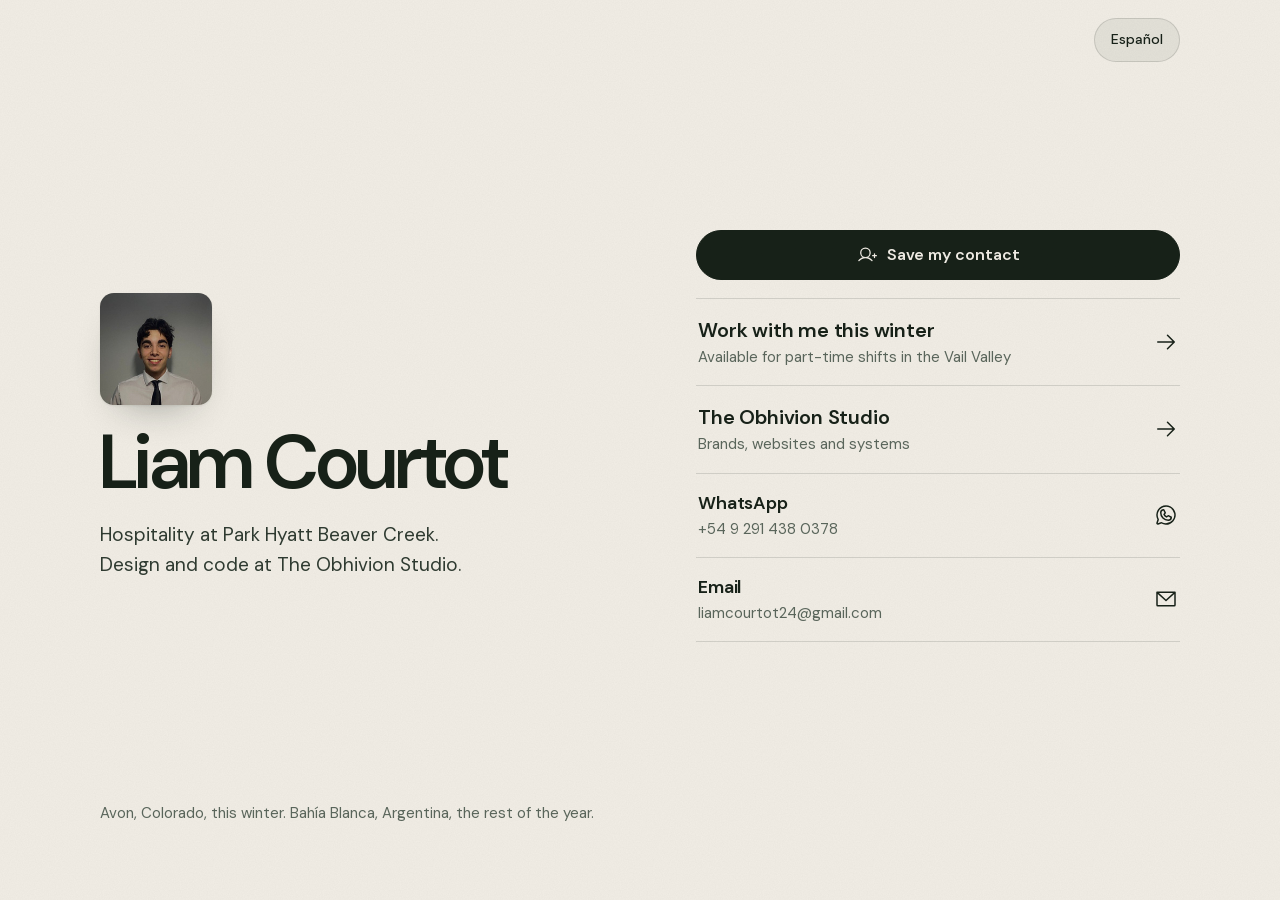
==== index.html @ 89042cd8 "Página personal: tarjeta NFC, /work para managers y /studio Co-Authored-By: Claude Opus 5.5 <noreply" ====
<!doctype html>
<html lang="en">
<head>
<meta charset="utf-8">
<meta name="viewport" content="width=device-width, initial-scale=1, viewport-fit=cover">
<title>Liam Courtot</title>
<meta name="description" content="Liam Courtot. Hospitality at Park Hyatt Beaver Creek, design and code at The Obhivion Studio.">
<meta name="theme-color" content="#F2EEE6" media="(prefers-color-scheme: light)">
<meta name="theme-color" content="#172118" media="(prefers-color-scheme: dark)">
<link rel="icon" href="assets/favicon.svg" type="image/svg+xml">
<link rel="preload" href="assets/fonts/dm-sans-400-700-latin.woff2" as="font" type="font/woff2" crossorigin>
<link rel="apple-touch-icon" href="assets/apple-touch-icon.png">
<link rel="stylesheet" href="assets/site.css">
<meta property="og:title" content="Liam Courtot">
<meta property="og:description" content="Liam Courtot. Hospitality at Park Hyatt Beaver Creek, design and code at The Obhivion Studio.">
<meta property="og:type" content="website">
<link rel="canonical" href="https://liamcourtot.github.io/">
<meta property="og:url" content="https://liamcourtot.github.io/">
<meta property="og:image" content="https://liamcourtot.github.io/assets/og.jpg">
<meta name="twitter:card" content="summary_large_image">
<script>(function(){var s;try{s=localStorage.getItem('lang')}catch(e){}document.documentElement.lang=s||((navigator.language||'').toLowerCase().indexOf('es')===0?'es':'en')})();</script>
<style>
  .hub { display: grid; gap: 36px; padding-block: 28px 8px; }
  .id { display: grid; gap: 18px; align-content: start; }
  .avatar { width: 112px; height: 112px; border-radius: var(--r); object-fit: cover; object-position: 50% 30%; box-shadow: var(--shadow); background: var(--paper-2); }
  .id h1 { font-size: clamp(44px, 11vw, 76px); letter-spacing: -.035em; }
  .role { font-size: 19px; color: var(--ink-soft); max-width: 30ch; }
  .actions { display: grid; gap: 18px; align-content: start; }
  .rows { display: grid; border-top: 1px solid var(--line); }
  .row {
    display: grid; grid-template-columns: minmax(0, 1fr) auto; align-items: center; gap: 4px 16px;
    padding: 16px 2px; min-height: 64px; text-decoration: none; border-bottom: 1px solid var(--line);
  }
  .row b { display: block; font-weight: 600; font-size: 18px; letter-spacing: -.01em; }
  .row span { display: block; color: var(--muted); font-size: 15px; overflow-wrap: anywhere; }
  .row .icon { width: 24px; height: 24px; color: var(--ink); transition: transform .2s cubic-bezier(.16, 1, .3, 1); }
  .row:hover b { text-decoration: underline; text-underline-offset: 4px; text-decoration-thickness: 1px; }
  .row:hover .go { transform: translateX(3px); }
  .row.lead b { font-size: 20px; }
  @media (min-width: 900px) {
    .hub { grid-template-columns: 1.1fr 1fr; gap: 64px; padding-block: 72px 24px; align-items: start; }
    .hub { align-items: center; min-height: calc(100dvh - 200px); }
  }
</style>
</head>
<body data-page="hub" data-title-en="Liam Courtot" data-title-es="Liam Courtot">
<svg xmlns="http://www.w3.org/2000/svg" width="0" height="0" style="position:absolute" aria-hidden="true" focusable="false">
<symbol id="ic-wa" viewBox="0 0 256 256"><path d="M187.58,144.84l-32-16a8,8,0,0,0-8,.5l-14.69,9.8a40.55,40.55,0,0,1-16-16l9.8-14.69a8,8,0,0,0,.5-8l-16-32A8,8,0,0,0,104,64a40,40,0,0,0-40,40,88.1,88.1,0,0,0,88,88,40,40,0,0,0,40-40A8,8,0,0,0,187.58,144.84ZM152,176a72.08,72.08,0,0,1-72-72A24,24,0,0,1,99.29,80.46l11.48,23L101,118a8,8,0,0,0-.73,7.51,56.47,56.47,0,0,0,30.15,30.15A8,8,0,0,0,138,155l14.61-9.74,23,11.48A24,24,0,0,1,152,176ZM128,24A104,104,0,0,0,36.18,176.88L24.83,210.93a16,16,0,0,0,20.24,20.24l34.05-11.35A104,104,0,1,0,128,24Zm0,192a87.87,87.87,0,0,1-44.06-11.81,8,8,0,0,0-6.54-.67L40,216,52.47,178.6a8,8,0,0,0-.66-6.54A88,88,0,1,1,128,216Z"/></symbol>
<symbol id="ic-mail" viewBox="0 0 256 256"><path d="M224,48H32a8,8,0,0,0-8,8V192a16,16,0,0,0,16,16H216a16,16,0,0,0,16-16V56A8,8,0,0,0,224,48ZM203.43,64,128,133.15,52.57,64ZM216,192H40V74.19l82.59,75.71a8,8,0,0,0,10.82,0L216,74.19V192Z"/></symbol>
<symbol id="ic-phone" viewBox="0 0 256 256"><path d="M222.37,158.46l-47.11-21.11-.13-.06a16,16,0,0,0-15.17,1.4,8.12,8.12,0,0,0-.75.56L134.87,160c-15.42-7.49-31.34-23.29-38.83-38.51l20.78-24.71c.2-.25.39-.5.57-.77a16,16,0,0,0,1.32-15.06l0-.12L97.54,33.64a16,16,0,0,0-16.62-9.52A56.26,56.26,0,0,0,32,80c0,79.4,64.6,144,144,144a56.26,56.26,0,0,0,55.88-48.92A16,16,0,0,0,222.37,158.46ZM176,208A128.14,128.14,0,0,1,48,80,40.2,40.2,0,0,1,82.87,40a.61.61,0,0,0,0,.12l21,47L83.2,111.86a6.13,6.13,0,0,0-.57.77,16,16,0,0,0-1,15.7c9.06,18.53,27.73,37.06,46.46,46.11a16,16,0,0,0,15.75-1.14,8.44,8.44,0,0,0,.74-.56L168.89,152l47,21.05h0s.08,0,.11,0A40.21,40.21,0,0,1,176,208Z"/></symbol>
<symbol id="ic-li" viewBox="0 0 256 256"><path d="M216,24H40A16,16,0,0,0,24,40V216a16,16,0,0,0,16,16H216a16,16,0,0,0,16-16V40A16,16,0,0,0,216,24Zm0,192H40V40H216V216ZM96,112v64a8,8,0,0,1-16,0V112a8,8,0,0,1,16,0Zm88,28v36a8,8,0,0,1-16,0V140a20,20,0,0,0-40,0v36a8,8,0,0,1-16,0V112a8,8,0,0,1,15.79-1.78A36,36,0,0,1,184,140ZM100,84A12,12,0,1,1,88,72,12,12,0,0,1,100,84Z"/></symbol>
<symbol id="ic-ig" viewBox="0 0 256 256"><path d="M128,80a48,48,0,1,0,48,48A48.05,48.05,0,0,0,128,80Zm0,80a32,32,0,1,1,32-32A32,32,0,0,1,128,160ZM176,24H80A56.06,56.06,0,0,0,24,80v96a56.06,56.06,0,0,0,56,56h96a56.06,56.06,0,0,0,56-56V80A56.06,56.06,0,0,0,176,24Zm40,152a40,40,0,0,1-40,40H80a40,40,0,0,1-40-40V80A40,40,0,0,1,80,40h96a40,40,0,0,1,40,40ZM192,76a12,12,0,1,1-12-12A12,12,0,0,1,192,76Z"/></symbol>
<symbol id="ic-user" viewBox="0 0 256 256"><path d="M256,136a8,8,0,0,1-8,8H232v16a8,8,0,0,1-16,0V144H200a8,8,0,0,1,0-16h16V112a8,8,0,0,1,16,0v16h16A8,8,0,0,1,256,136Zm-57.87,58.85a8,8,0,0,1-12.26,10.3C165.75,181.19,138.09,168,108,168s-57.75,13.19-77.87,37.15a8,8,0,0,1-12.25-10.3c14.94-17.78,33.52-30.41,54.17-37.17a68,68,0,1,1,71.9,0C164.6,164.44,183.18,177.07,198.13,194.85ZM108,152a52,52,0,1,0-52-52A52.06,52.06,0,0,0,108,152Z"/></symbol>
<symbol id="ic-dl" viewBox="0 0 256 256"><path d="M224,144v64a8,8,0,0,1-8,8H40a8,8,0,0,1-8-8V144a8,8,0,0,1,16,0v56H208V144a8,8,0,0,1,16,0Zm-101.66,5.66a8,8,0,0,0,11.32,0l40-40a8,8,0,0,0-11.32-11.32L136,124.69V32a8,8,0,0,0-16,0v92.69L93.66,98.34a8,8,0,0,0-11.32,11.32Z"/></symbol>
<symbol id="ic-up" viewBox="0 0 256 256"><path d="M200,64V168a8,8,0,0,1-16,0V83.31L69.66,197.66a8,8,0,0,1-11.32-11.32L172.69,72H88a8,8,0,0,1,0-16H192A8,8,0,0,1,200,64Z"/></symbol>
<symbol id="ic-arrow" viewBox="0 0 256 256"><path d="M221.66,133.66l-72,72a8,8,0,0,1-11.32-11.32L196.69,136H40a8,8,0,0,1,0-16H196.69L138.34,61.66a8,8,0,0,1,11.32-11.32l72,72A8,8,0,0,1,221.66,133.66Z"/></symbol>
<symbol id="ic-chat" viewBox="0 0 256 256"><path d="M216,48H40A16,16,0,0,0,24,64V224a15.85,15.85,0,0,0,9.24,14.5A16.13,16.13,0,0,0,40,240a15.89,15.89,0,0,0,10.25-3.78l.09-.07L83,208H216a16,16,0,0,0,16-16V64A16,16,0,0,0,216,48ZM40,224h0ZM216,192H80a8,8,0,0,0-5.23,1.95L40,224V64H216ZM88,112a8,8,0,0,1,8-8h64a8,8,0,0,1,0,16H96A8,8,0,0,1,88,112Zm0,32a8,8,0,0,1,8-8h64a8,8,0,1,1,0,16H96A8,8,0,0,1,88,144Z"/></symbol>
</svg>

<a class="skip" href="#main">Skip to content</a>
<header class="bar"><div class="wrap"><span></span><button id="lang" class="lang" type="button">Español</button></div></header>

<main id="main" class="wrap hub">
  <section class="id">
    <img class="avatar rise" style="--i:0" src="assets/liam.jpg" width="112" height="112" alt="Liam Courtot">
    <h1 class="rise" style="--i:1">Liam Courtot</h1>
    <p class="role rise" style="--i:2">
      <span data-l="en">Hospitality at Park Hyatt Beaver Creek. Design and code at The Obhivion Studio.</span>
      <span data-l="es">Hospitalidad en el Park Hyatt Beaver Creek. Diseño y código en The Obhivion Studio.</span>
    </p>
  </section>

  <div class="actions">
    <a class="btn primary block rise" style="--i:3" href="liam-courtot.vcf" download="Liam Courtot.vcf">
      <svg class="icon" aria-hidden="true"><use href="#ic-user"/></svg>
      <span data-l="en">Save my contact</span><span data-l="es">Guardar mi contacto</span>
    </a>
    <nav class="rows rise" style="--i:4" aria-label="Links">
      <a class="row lead" href="work/">
        <div><b data-l="en">Work with me this winter</b><b data-l="es">Trabajar conmigo este invierno</b>
          <span data-l="en">Available for part-time shifts in the Vail Valley</span><span data-l="es">Disponible para turnos part-time en el Vail Valley</span></div>
        <svg class="icon go" aria-hidden="true"><use href="#ic-arrow"/></svg>
      </a>
      <a class="row lead" href="studio/">
        <div><b>The Obhivion Studio</b>
          <span data-l="en">Brands, websites and systems</span><span data-l="es">Marcas, webs y sistemas</span></div>
        <svg class="icon go" aria-hidden="true"><use href="#ic-arrow"/></svg>
      </a>
      <a class="row" data-msg data-if="whatsapp" href="#">
        <div><b>WhatsApp</b><span data-wa-text></span></div>
        <svg class="icon" aria-hidden="true"><use href="#ic-wa"/></svg>
      </a>
      <a class="row" data-email href="#">
        <div><b>Email</b><span data-email-text></span></div>
        <svg class="icon" aria-hidden="true"><use href="#ic-mail"/></svg>
      </a>
      <a class="row" data-if="instagram" href="#" hidden>
        <div><b>Instagram</b><span data-handle></span></div>
        <svg class="icon" aria-hidden="true"><use href="#ic-ig"/></svg>
      </a>
      <a class="row" data-if="linkedin" href="#" hidden>
        <div><b>LinkedIn</b><span>Liam Courtot</span></div>
        <svg class="icon" aria-hidden="true"><use href="#ic-li"/></svg>
      </a>
    </nav>
  </div>
</main>

<footer class="foot"><div class="wrap">
  <span data-l="en">Avon, Colorado, this winter. Bahía Blanca, Argentina, the rest of the year.</span>
  <span data-l="es">Avon, Colorado, este invierno. Bahía Blanca, Argentina, el resto del año.</span>
</div></footer>

<script src="assets/config.js"></script>
<script src="assets/site.js"></script>
</body>
</html>
---- assets/site.css ----
/*
  Liam Courtot · personal site
  Design read: a personal card and short resume for seasonal hospitality managers
  (phone, quick scan) and a studio page for future clients. Trust-first, calm.
  Dials: variance 6 · motion 3 · density 4.
  Brand: The Obhivion Studio palette (Papel + Black Emerald, English Breakfast only
  on paper, Latón on green). Type: DM Sans + DM Mono (Liam's favourite sans).
  Shape rule: surfaces 14px, every interactive control is a full pill.
*/
@font-face { font-family: 'DM Mono'; font-style: normal; font-weight: 400; font-display: swap; src: url('fonts/dm-mono-400-latin.woff2') format('woff2'); unicode-range: U+0000-00FF, U+0131, U+0152-0153, U+02BB-02BC, U+02C6, U+02DA, U+02DC, U+0304, U+0308, U+0329, U+2000-206F, U+20AC, U+2122, U+2191, U+2193, U+2212, U+2215, U+FEFF, U+FFFD; }
@font-face { font-family: 'DM Mono'; font-style: normal; font-weight: 500; font-display: swap; src: url('fonts/dm-mono-500-latin.woff2') format('woff2'); unicode-range: U+0000-00FF, U+0131, U+0152-0153, U+02BB-02BC, U+02C6, U+02DA, U+02DC, U+0304, U+0308, U+0329, U+2000-206F, U+20AC, U+2122, U+2191, U+2193, U+2212, U+2215, U+FEFF, U+FFFD; }
@font-face { font-family: 'DM Sans'; font-style: normal; font-weight: 400 700; font-display: swap; src: url('fonts/dm-sans-400-700-latin.woff2') format('woff2'); unicode-range: U+0000-00FF, U+0131, U+0152-0153, U+02BB-02BC, U+02C6, U+02DA, U+02DC, U+0304, U+0308, U+0329, U+2000-206F, U+20AC, U+2122, U+2191, U+2193, U+2212, U+2215, U+FEFF, U+FFFD; }

:root {
  --paper: #F2EEE6;
  --paper-2: #E9E3D7;
  --surface: #F8F6F1;
  --ink: #172118;
  --ink-soft: #2F3B31;
  --muted: #5B675C;
  --line: rgba(23, 33, 24, .14);
  --accent: #411112;
  --cta: #172118;
  --cta-ink: #F2EEE6;
  --ghost: rgba(23, 33, 24, .06);
  --shadow: 0 1px 2px rgba(23, 33, 24, .08), 0 18px 40px -22px rgba(23, 33, 24, .45);
  --grain: .045;
  --grain-blend: multiply;
  --r: 14px;
  --sans: "DM Sans", ui-sans-serif, system-ui, -apple-system, "Segoe UI", Roboto, sans-serif;
  --mono: "DM Mono", ui-monospace, "SF Mono", Menlo, Consolas, monospace;
  --gutter: max(20px, env(safe-area-inset-left, 0px));
  color-scheme: light;
}
@media (prefers-color-scheme: dark) {
  :root {
    --paper: #172118;
    --paper-2: #1C281D;
    --surface: #1F2C21;
    --ink: #F2EEE6;
    --ink-soft: #DCD6CA;
    --muted: #B5AE9F;
    --line: rgba(242, 238, 230, .14);
    --accent: #B08A50;
    --cta: #F2EEE6;
    --cta-ink: #172118;
    --ghost: rgba(242, 238, 230, .07);
    --shadow: 0 1px 2px rgba(0, 0, 0, .35), 0 22px 48px -24px rgba(0, 0, 0, .8);
    --grain: .04;
    --grain-blend: soft-light;
    color-scheme: dark;
  }
}

*, *::before, *::after { box-sizing: border-box; }
html { -webkit-text-size-adjust: 100%; text-size-adjust: 100%; }
body {
  margin: 0;
  background: var(--paper);
  color: var(--ink);
  font-family: var(--sans);
  font-size: 17px;
  line-height: 1.55;
  font-optical-sizing: auto;
  -webkit-font-smoothing: antialiased;
  min-height: 100dvh;
}
/* paper grain: fixed, never on a scrolling layer */
body::after {
  content: "";
  position: fixed;
  inset: 0;
  pointer-events: none;
  z-index: 100;
  opacity: var(--grain);
  mix-blend-mode: var(--grain-blend);
  background-image: url("data:image/svg+xml;utf8,<svg xmlns='http://www.w3.org/2000/svg' width='220' height='220'><filter id='n'><feTurbulence type='fractalNoise' baseFrequency='.85' numOctaves='3' stitchTiles='stitch'/><feColorMatrix values='0 0 0 0 0  0 0 0 0 0  0 0 0 0 0  0 0 0 .7 0'/></filter><rect width='100%' height='100%' filter='url(%23n)'/></svg>");
}
[hidden] { display: none !important; }
img { max-width: 100%; display: block; }
a { color: inherit; }
h1, h2, h3 { margin: 0; font-weight: 600; letter-spacing: -.025em; line-height: 1.05; text-wrap: balance; }
p { margin: 0; text-wrap: pretty; }
.mono { font-family: var(--mono); font-feature-settings: "zero" 0; letter-spacing: 0; }
.muted { color: var(--muted); }
.icon { width: 1.25em; height: 1.25em; flex: none; fill: currentColor; }
:focus-visible { outline: 2px solid var(--accent); outline-offset: 3px; border-radius: 6px; }
.skip { position: absolute; left: -9999px; }
.skip:focus { left: var(--gutter); top: 12px; z-index: 200; background: var(--surface); padding: 8px 14px; border-radius: 999px; }

.wrap {
  width: 100%;
  max-width: 1120px;
  margin: 0 auto;
  padding-left: max(20px, env(safe-area-inset-left, 0px));
  padding-right: max(20px, env(safe-area-inset-right, 0px));
}

/* top bar */
.bar { padding-block: 18px 0; }
.bar .wrap { display: flex; align-items: center; justify-content: space-between; gap: 16px; min-height: 44px; }
.wordmark { display: inline-flex; align-items: center; min-height: 44px; font-weight: 600; font-size: 17px; letter-spacing: -.01em; text-decoration: none; }
.wordmark:hover { text-decoration: underline; text-underline-offset: 4px; }
.lang {
  font: inherit; font-size: 14px; font-weight: 500; cursor: pointer;
  color: var(--ink); background: var(--ghost); border: 1px solid var(--line);
  border-radius: 999px; padding: 8px 16px; min-height: 44px;
}
.lang:hover { border-color: var(--ink); }

/* buttons: every control is a pill */
.btns { display: flex; flex-wrap: wrap; gap: 10px; }
.btn {
  display: inline-flex; align-items: center; justify-content: center; gap: 10px;
  min-height: 50px; padding: 0 22px;
  border-radius: 999px; border: 1px solid var(--line);
  font: inherit; font-size: 16px; font-weight: 600; letter-spacing: -.005em; white-space: nowrap;
  text-decoration: none; cursor: pointer;
  color: var(--ink); background: var(--ghost);
  transition: transform .18s cubic-bezier(.16, 1, .3, 1), background-color .18s, border-color .18s;
}
.btn:hover { border-color: var(--ink); }
.btn:active { transform: scale(.98); }
.btn.primary { background: var(--cta); color: var(--cta-ink); border-color: var(--cta); }
.btn.primary:hover { background: var(--ink-soft); border-color: var(--ink-soft); }
.btn.block { width: 100%; }

/* bilingual blocks: html[lang] decides which one shows */
html[lang="es"] [data-l="en"], html[lang="en"] [data-l="es"] { display: none !important; }

/* entry motion, only when the visitor allows it */
@media (prefers-reduced-motion: no-preference) {
  .rise { animation: rise .7s cubic-bezier(.16, 1, .3, 1) both; animation-delay: calc(var(--i, 0) * 70ms); }
  @keyframes rise { from { opacity: 0; transform: translateY(14px); } to { opacity: 1; transform: none; } }
}

.foot { padding-block: 40px calc(32px + env(safe-area-inset-bottom, 0px)); font-size: 15px; color: var(--muted); }
.foot .wrap { display: flex; flex-wrap: wrap; justify-content: space-between; gap: 10px 24px; }
.foot a { color: var(--ink); text-underline-offset: 4px; display: inline-flex; align-items: center; min-height: 44px; }

.toast {
  position: fixed; left: 50%; transform: translateX(-50%);
  bottom: calc(20px + env(safe-area-inset-bottom, 0px));
  background: var(--cta); color: var(--cta-ink);
  padding: 10px 18px; border-radius: 999px; font-size: 15px; font-weight: 500; z-index: 150;
  max-width: calc(100vw - 32px);
}
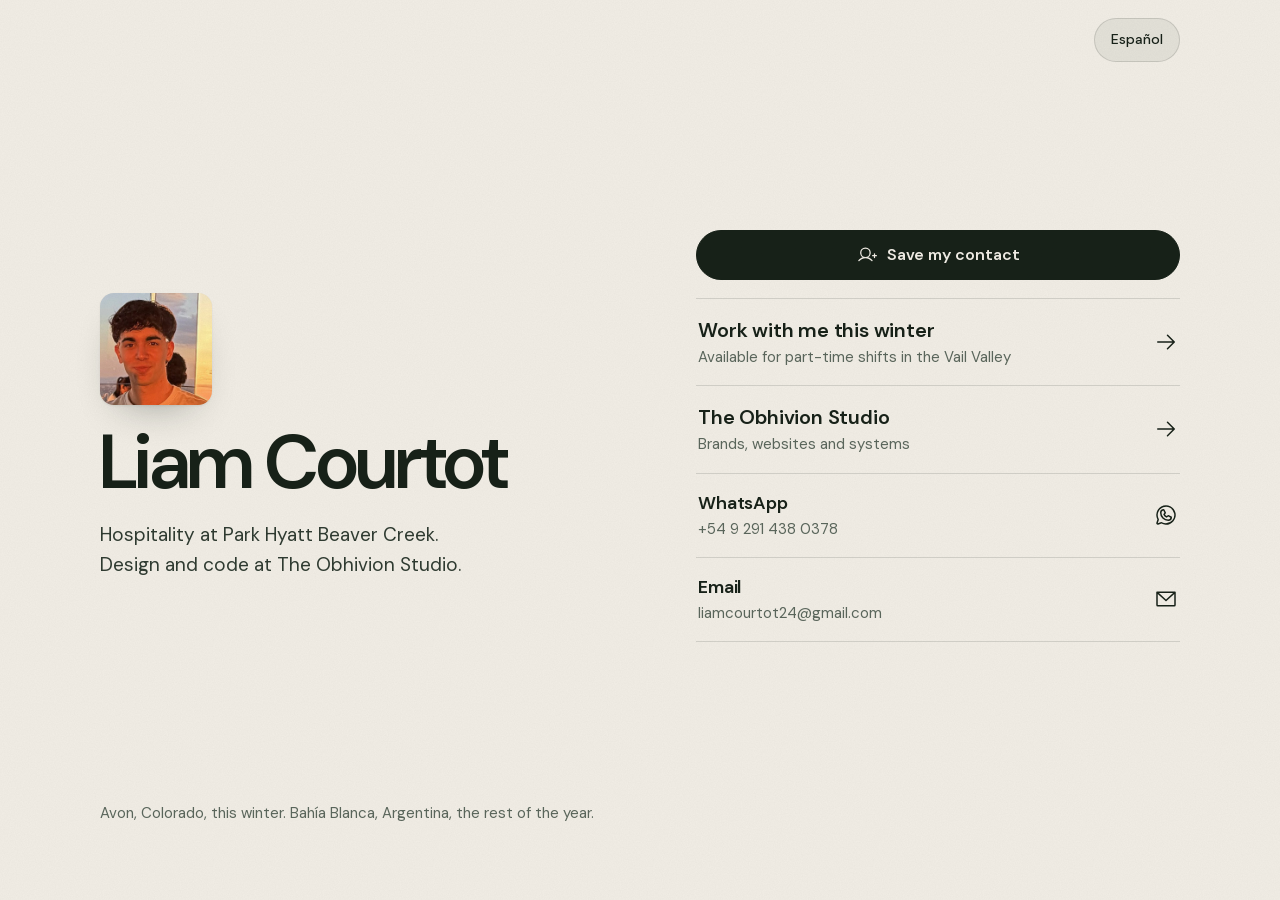
==== commit 1b0b252b: "Actualiza CV, Qubo, skills, summaries y sitio" ====
--- a/index.html
+++ b/index.html
@@ -62,7 +62,7 @@
 
 <main id="main" class="wrap hub">
   <section class="id">
-    <img class="avatar rise" style="--i:0" src="assets/liam.jpg" width="112" height="112" alt="Liam Courtot">
+    <img class="avatar rise" style="--i:0" src="assets/liam-hub.jpg" width="112" height="112" alt="Liam Courtot">
     <h1 class="rise" style="--i:1">Liam Courtot</h1>
     <p class="role rise" style="--i:2">
       <span data-l="en">Hospitality at Park Hyatt Beaver Creek. Design and code at The Obhivion Studio.</span>
@@ -81,7 +81,7 @@
           <span data-l="en">Available for part-time shifts in the Vail Valley</span><span data-l="es">Disponible para turnos part-time en el Vail Valley</span></div>
         <svg class="icon go" aria-hidden="true"><use href="#ic-arrow"/></svg>
       </a>
-      <a class="row lead" href="studio/">
+      <a class="row lead" href="studio/" data-studio>
         <div><b>The Obhivion Studio</b>
           <span data-l="en">Brands, websites and systems</span><span data-l="es">Marcas, webs y sistemas</span></div>
         <svg class="icon go" aria-hidden="true"><use href="#ic-arrow"/></svg>
